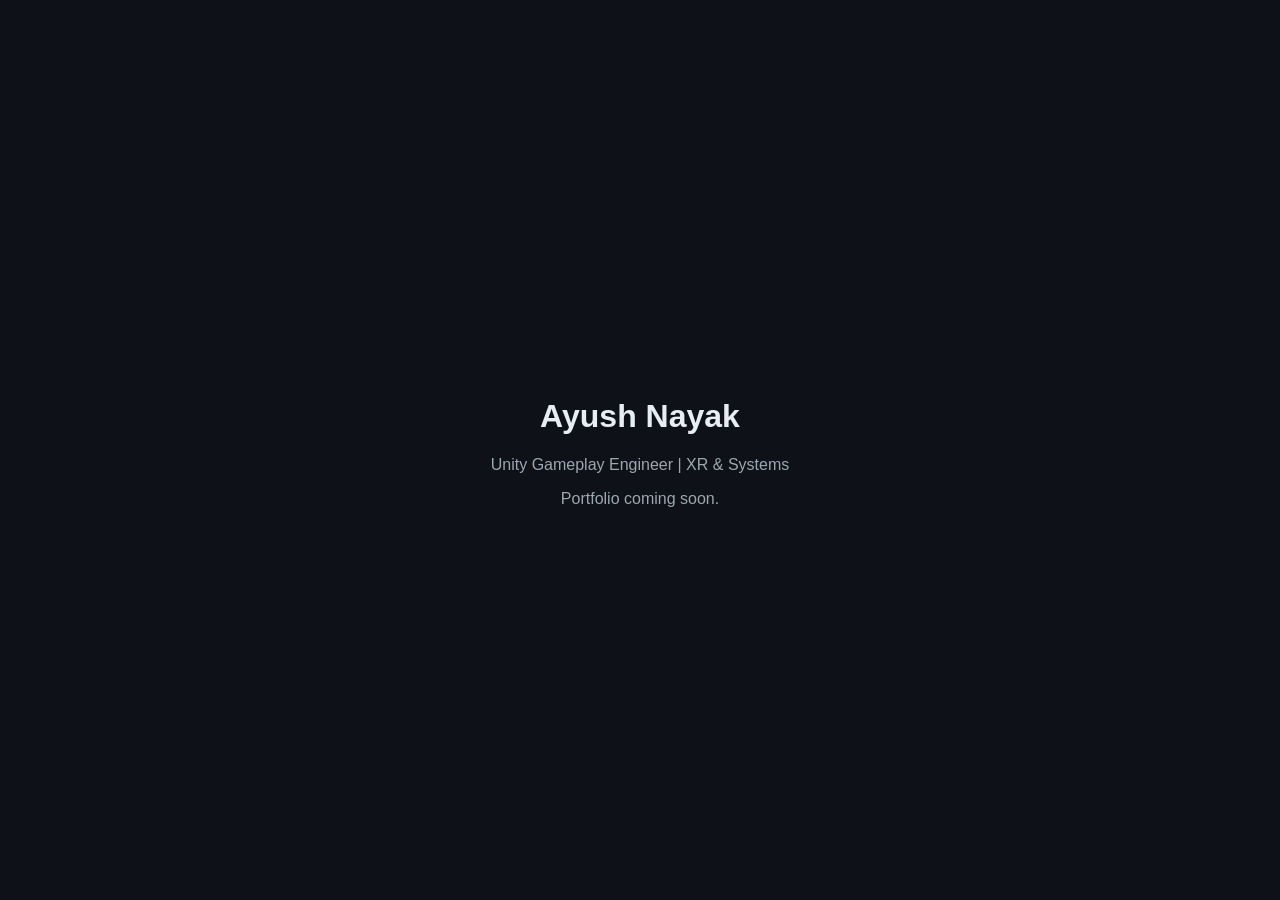
==== index.html @ 33e84239 "Add initial HTML structure for personal portfolio Initial portfolio setup" ====
<!DOCTYPE html>
<html lang="en">
<head>
  <meta charset="UTF-8" />
  <meta name="viewport" content="width=device-width, initial-scale=1.0"/>
  <title>Ayush Nayak – Unity Gameplay Engineer</title>
  <style>
    body {
      margin: 0;
      font-family: Arial, Helvetica, sans-serif;
      background: #0e1117;
      color: #e6edf3;
      display: flex;
      align-items: center;
      justify-content: center;
      height: 100vh;
    }
    .container {
      text-align: center;
    }
    p {
      color: #9da7b1;
    }
  </style>
</head>
<body>
  <div class="container">
    <h1>Ayush Nayak</h1>
    <p>Unity Gameplay Engineer | XR & Systems</p>
    <p>Portfolio coming soon.</p>
  </div>
</body>
</html>
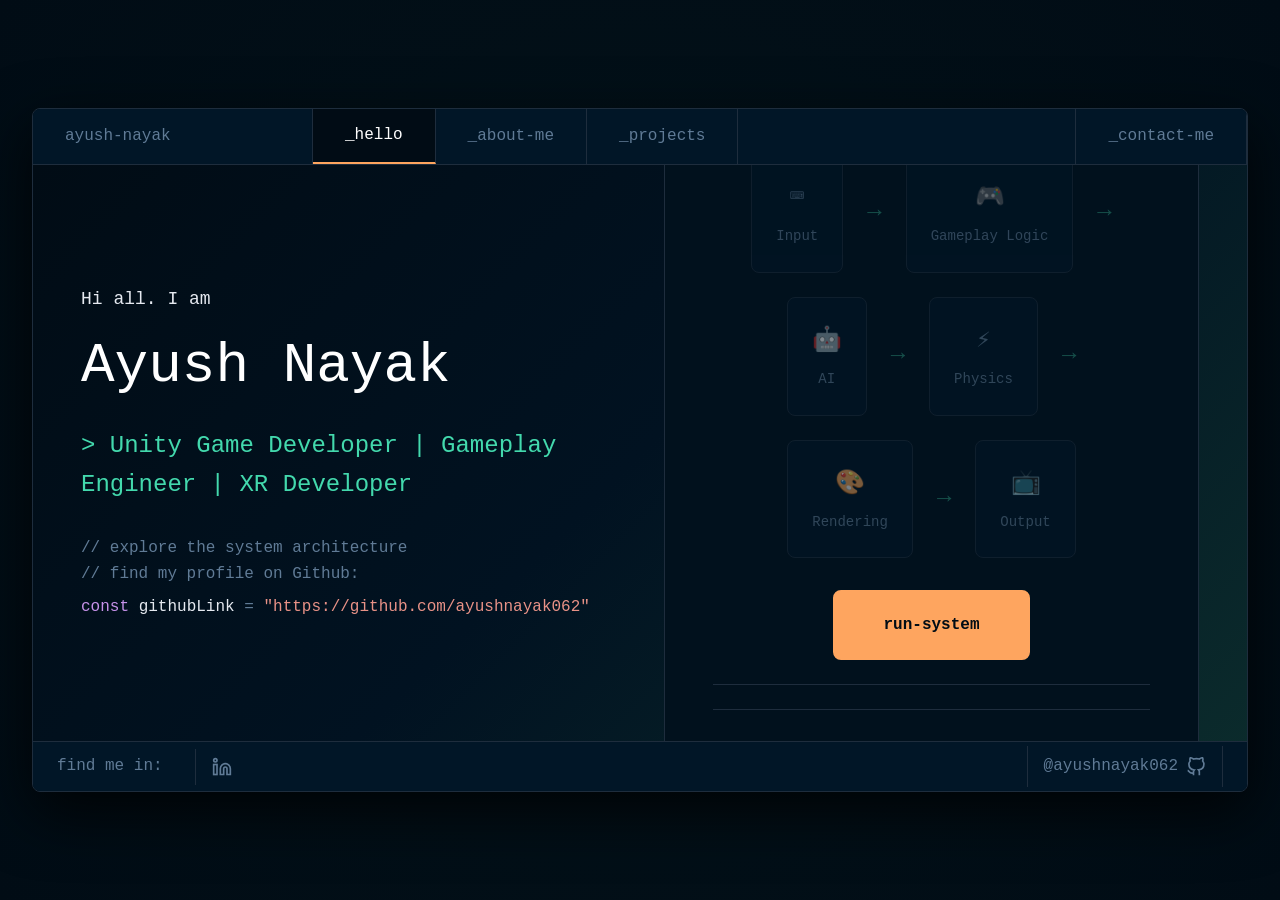
==== commit 53e068ae: "Initial portfolio website with VS Code theme Add complete portfolio structure with homepage, about, " ====
--- a/index.html
+++ b/index.html
@@ -1,33 +1,138 @@
 <!DOCTYPE html>
 <html lang="en">
 <head>
-  <meta charset="UTF-8" />
-  <meta name="viewport" content="width=device-width, initial-scale=1.0"/>
-  <title>Ayush Nayak – Unity Gameplay Engineer</title>
-  <style>
-    body {
-      margin: 0;
-      font-family: Arial, Helvetica, sans-serif;
-      background: #0e1117;
-      color: #e6edf3;
-      display: flex;
-      align-items: center;
-      justify-content: center;
-      height: 100vh;
-    }
-    .container {
-      text-align: center;
-    }
-    p {
-      color: #9da7b1;
-    }
-  </style>
+    <meta charset="UTF-8">
+    <meta name="viewport" content="width=device-width, initial-scale=1.0">
+    <title>Ayush Nayak - Unity Game Developer</title>
+    <link rel="stylesheet" href="css/variables.css">
+    <link rel="stylesheet" href="css/base.css">
+    <link rel="stylesheet" href="css/layout.css">
+    <link rel="stylesheet" href="css/terminal.css">
+    <link rel="stylesheet" href="css/responsive.css">
 </head>
 <body>
-  <div class="container">
-    <h1>Ayush Nayak</h1>
-    <p>Unity Gameplay Engineer | XR & Systems</p>
-    <p>Portfolio coming soon.</p>
-  </div>
+    <!-- Wrapped in viewport container for centered 16:9 app window -->
+    <div class="viewport">
+        <div class="app-window">
+            <!-- Navigation -->
+            <nav class="main-nav">
+                <div class="nav-left">
+                    <span class="nav-name">ayush-nayak</span>
+                    <a href="index.html" class="nav-link active">_hello</a>
+                    <a href="pages/about.html" class="nav-link">_about-me</a>
+                    <a href="pages/projects.html" class="nav-link">_projects</a>
+                </div>
+                <div class="nav-right">
+                    <a href="pages/contact.html" class="nav-link">_contact-me</a>
+                </div>
+            </nav>
+
+            <!-- Main Content -->
+            <main class="hero-container">
+                <div class="hero-content">
+                    <div class="intro-section">
+                        <p class="intro-greeting">Hi all. I am</p>
+                        <h1 class="hero-title">Ayush Nayak</h1>
+                        <p class="hero-subtitle"><span class="accent">&gt;</span> Unity Game Developer | Gameplay Engineer | XR Developer</p>
+                        
+                        <div class="code-block">
+                            <p class="comment">// explore the system architecture</p>
+                            <p class="comment">// find my profile on Github:</p>
+                            <p class="code-line">
+                                <span class="keyword">const</span> 
+                                <span class="variable">githubLink</span> = 
+                                <a href="https://github.com/ayushnayak062" target="_blank" class="string">"https://github.com/ayushnayak062"</a>
+                            </p>
+                        </div>
+                    </div>
+
+                    <!-- Updated system section with Run System button -->
+                    <div class="system-section">
+                        <div class="system-container">
+                            <div class="system-title">
+                                <span class="comment">// Gameplay System Architecture</span>
+                            </div>
+                            
+                            <div class="system-flow">
+                                <div class="system-node" data-step="0">
+                                    <div class="node-icon">⌨️</div>
+                                    <div class="node-label">Input</div>
+                                </div>
+                                
+                                <div class="flow-arrow">→</div>
+                                
+                                <div class="system-node" data-step="1">
+                                    <div class="node-icon">🎮</div>
+                                    <div class="node-label">Gameplay Logic</div>
+                                </div>
+                                
+                                <div class="flow-arrow">→</div>
+                                
+                                <div class="system-node" data-step="2">
+                                    <div class="node-icon">🤖</div>
+                                    <div class="node-label">AI</div>
+                                </div>
+                                
+                                <div class="flow-arrow">→</div>
+                                
+                                <div class="system-node" data-step="3">
+                                    <div class="node-icon">⚡</div>
+                                    <div class="node-label">Physics</div>
+                                </div>
+                                
+                                <div class="flow-arrow">→</div>
+                                
+                                <div class="system-node" data-step="4">
+                                    <div class="node-icon">🎨</div>
+                                    <div class="node-label">Rendering</div>
+                                </div>
+                                
+                                <div class="flow-arrow">→</div>
+                                
+                                <div class="system-node" data-step="5">
+                                    <div class="node-icon">📺</div>
+                                    <div class="node-label">Output</div>
+                                </div>
+                            </div>
+                            
+                            <div class="system-controls">
+                                <button id="runSystemBtn" class="run-system-btn">run-system</button>
+                            </div>
+                            
+                            <div class="system-info">
+                                <p class="comment">// Unity Engine Pipeline</p>
+                                <p class="comment">// Frame Rate: 60 FPS</p>
+                            </div>
+                        </div>
+                    </div>
+                </div>
+            </main>
+
+            <!-- Footer -->
+            <footer class="main-footer">
+                <div class="footer-left">
+                    <span class="footer-text">find me in:</span>
+                    <a href="https://linkedin.com/in/ayushnayak062" target="_blank" class="footer-icon" aria-label="LinkedIn">
+                        <svg width="20" height="20" viewBox="0 0 24 24" fill="none" stroke="currentColor" stroke-width="2">
+                            <path d="M16 8a6 6 0 0 1 6 6v7h-4v-7a2 2 0 0 0-2-2 2 2 0 0 0-2 2v7h-4v-7a6 6 0 0 1 6-6z"></path>
+                            <rect x="2" y="9" width="4" height="12"></rect>
+                            <circle cx="4" cy="4" r="2"></circle>
+                        </svg>
+                    </a>
+                </div>
+                <div class="footer-right">
+                    <a href="https://github.com/ayushnayak062" target="_blank" class="footer-github">
+                        <span>@ayushnayak062</span>
+                        <svg width="20" height="20" viewBox="0 0 24 24" fill="none" stroke="currentColor" stroke-width="2">
+                            <path d="M9 19c-5 1.5-5-2.5-7-3m14 6v-3.87a3.37 3.37 0 0 0-.94-2.61c3.14-.35 6.44-1.54 6.44-7A5.44 5.44 0 0 0 20 4.77 5.07 5.07 0 0 0 19.91 1S18.73.65 16 2.48a13.38 13.38 0 0 0-7 0C6.27.65 5.09 1 5.09 1A5.07 5.07 0 0 0 5 4.77a5.44 5.44 0 0 0-1.5 3.78c0 5.42 3.3 6.61 6.44 7A3.37 3.37 0 0 0 9 18.13V22"></path>
+                        </svg>
+                    </a>
+                </div>
+            </footer>
+        </div>
+    </div>
+
+    <script src="js/navigation.js"></script>
+    <script src="js/terminal.js"></script>
 </body>
 </html>
--- a/css/variables.css
+++ b/css/variables.css
@@ -0,0 +1,54 @@
+/* CSS Variables for consistent theming */
+:root {
+  /* Colors - Dark VS Code theme */
+  --bg-primary: #010c15;
+  --bg-secondary: #011221;
+  --bg-tertiary: #011627;
+  --bg-code: #01111d;
+
+  /* Borders and Lines */
+  --border-color: #1e2d3d;
+  --border-active: #fea55f;
+
+  /* Text Colors */
+  --text-primary: #607b96;
+  --text-secondary: #e5e9f0;
+  --text-white: #ffffff;
+  --text-comment: #607b96;
+
+  /* Syntax Highlighting */
+  --color-keyword: #c792ea;
+  --color-function: #82aaff;
+  --color-string: #e99287;
+  --color-variable: #e5e9f0;
+  --color-number: #f78c6c;
+  --color-class: #ffcb6b;
+  --color-property: #4ec9b0;
+
+  /* Accent Colors */
+  --accent-orange: #fea55f;
+  --accent-cyan: #43d9ad;
+  --accent-purple: #c98bdf;
+  --accent-blue: #4d5bce;
+
+  /* Gradient Background */
+  --gradient-teal: #43d9ad;
+  --gradient-blue: #4d5bce;
+
+  /* Fonts */
+  --font-mono: "Fira Code", "Consolas", "Monaco", "Courier New", monospace;
+
+  /* Spacing */
+  --spacing-xs: 0.5rem;
+  --spacing-sm: 1rem;
+  --spacing-md: 1.5rem;
+  --spacing-lg: 2rem;
+  --spacing-xl: 3rem;
+
+  /* Border Radius */
+  --radius-sm: 0.5rem;
+  --radius-md: 0.75rem;
+
+  /* Transitions */
+  --transition: all 0.3s ease;
+}
--- a/css/base.css
+++ b/css/base.css
@@ -0,0 +1,134 @@
+/* Base styles and resets */
+* {
+  margin: 0;
+  padding: 0;
+  box-sizing: border-box;
+}
+
+html {
+  font-size: 16px;
+}
+
+body {
+  font-family: var(--font-mono);
+  background: var(--bg-primary);
+  color: var(--text-primary);
+  line-height: 1.6;
+  min-height: 100vh;
+  /* Removed flex properties, now handled by viewport container */
+}
+
+/* Added viewport backdrop container for centered app window */
+.viewport {
+  min-height: 100vh;
+  background: radial-gradient(
+    circle at center,
+    rgba(67, 217, 173, 0.03) 0%,
+    var(--bg-primary) 100%
+  );
+  display: flex;
+  align-items: center;
+  justify-content: center;
+  padding: 2rem;
+}
+
+/* Typography */
+h1,
+h2,
+h3,
+h4,
+h5,
+h6 {
+  color: var(--text-white);
+  font-weight: 400;
+}
+
+a {
+  color: var(--text-primary);
+  text-decoration: none;
+  transition: var(--transition);
+}
+
+a:hover {
+  color: var(--text-white);
+}
+
+button {
+  font-family: var(--font-mono);
+  cursor: pointer;
+  border: none;
+  background: none;
+  transition: var(--transition);
+}
+
+input,
+textarea {
+  font-family: var(--font-mono);
+  background: var(--bg-code);
+  border: 1px solid var(--border-color);
+  color: var(--text-secondary);
+  padding: var(--spacing-xs) var(--spacing-sm);
+  border-radius: var(--radius-sm);
+  width: 100%;
+}
+
+input:focus,
+textarea:focus {
+  outline: none;
+  border-color: var(--accent-cyan);
+}
+
+/* Code styling */
+code {
+  font-family: var(--font-mono);
+}
+
+.keyword {
+  color: var(--color-keyword);
+}
+.function {
+  color: var(--color-function);
+}
+.string {
+  color: var(--color-string);
+}
+.variable {
+  color: var(--color-variable);
+}
+.number {
+  color: var(--color-number);
+}
+.class-name {
+  color: var(--color-class);
+}
+.property {
+  color: var(--color-property);
+}
+.method {
+  color: var(--color-function);
+}
+.comment {
+  color: var(--text-comment);
+}
+.accent {
+  color: var(--accent-cyan);
+}
+
+/* Scrollbar styling */
+::-webkit-scrollbar {
+  width: 10px;
+  height: 10px;
+}
+
+::-webkit-scrollbar-track {
+  background: var(--bg-secondary);
+}
+
+::-webkit-scrollbar-thumb {
+  background: var(--border-color);
+  border-radius: var(--radius-sm);
+}
+
+::-webkit-scrollbar-thumb:hover {
+  background: var(--text-primary);
+}
--- a/css/layout.css
+++ b/css/layout.css
@@ -0,0 +1,609 @@
+/* Added app window container for terminal feel */
+.app-window {
+  width: 100%;
+  max-width: 1800px;
+  aspect-ratio: 16 / 9;
+  max-height: 95vh;
+  border: 1px solid var(--border-color);
+  border-radius: 8px;
+  overflow: hidden;
+  box-shadow: 0 20px 60px rgba(0, 0, 0, 0.8);
+  background: var(--bg-primary);
+  display: flex;
+  flex-direction: column;
+}
+
+/* Navigation */
+.main-nav {
+  display: flex;
+  justify-content: space-between;
+  align-items: stretch;
+  background: var(--bg-tertiary);
+  border-bottom: 1px solid var(--border-color);
+  height: 56px;
+}
+
+/* Nav links next to name on left side */
+.nav-left {
+  display: flex;
+  align-items: stretch;
+}
+
+/* Made nav-name width static and global */
+.nav-name {
+  color: var(--text-primary);
+  font-size: 1rem;
+  padding: 0 var(--spacing-lg);
+  border-right: 1px solid var(--border-color);
+  display: flex;
+  align-items: center;
+  width: 280px;
+  box-sizing: border-box;
+  flex-shrink: 0;
+}
+
+/* Contact tab on far right */
+.nav-right {
+  display: flex;
+  align-items: stretch;
+  border-left: 1px solid var(--border-color);
+}
+
+/* Made nav-link width static to prevent shifting */
+.nav-link {
+  padding: 0 2rem;
+  color: var(--text-primary);
+  position: relative;
+  display: flex;
+  align-items: center;
+  border-right: 1px solid var(--border-color);
+  min-width: 120px;
+  justify-content: center;
+  flex-shrink: 0;
+}
+
+.nav-link:hover {
+  color: var(--text-white);
+  background: var(--bg-secondary);
+}
+
+.nav-link.active {
+  color: var(--text-white);
+  border-bottom: 2px solid var(--border-active);
+  background: var(--bg-primary);
+}
+
+/* Main containers */
+main {
+  flex: 1;
+  display: flex;
+  overflow: hidden;
+}
+
+/* Footer */
+.main-footer {
+  display: flex;
+  justify-content: space-between;
+  align-items: center;
+  background: var(--bg-tertiary);
+  border-top: 1px solid var(--border-color);
+  height: 50px;
+  padding: 0 var(--spacing-md);
+}
+
+.footer-left {
+  display: flex;
+  align-items: center;
+  gap: var(--spacing-sm);
+}
+
+.footer-text {
+  color: var(--text-primary);
+  margin-right: var(--spacing-sm);
+}
+
+.footer-icon,
+.footer-github {
+  display: flex;
+  align-items: center;
+  gap: var(--spacing-xs);
+  padding: var(--spacing-xs) var(--spacing-sm);
+  border-left: 1px solid var(--border-color);
+  color: var(--text-primary);
+}
+
+.footer-icon:hover,
+.footer-github:hover {
+  color: var(--text-white);
+}
+
+.footer-github {
+  border-right: 1px solid var(--border-color);
+}
+
+/* Hero Page */
+.hero-container {
+  display: flex;
+  align-items: center;
+  justify-content: center;
+  background: linear-gradient(135deg, var(--bg-primary) 0%, var(--bg-secondary) 50%, rgba(67, 217, 173, 0.15) 100%);
+  padding: var(--spacing-xl);
+  overflow-y: auto;
+}
+
+.hero-content {
+  display: flex;
+  gap: var(--spacing-xl);
+  max-width: 1200px;
+  width: 100%;
+  align-items: center;
+}
+
+.intro-section {
+  flex: 1;
+}
+
+.intro-greeting {
+  color: var(--text-secondary);
+  font-size: 1.125rem;
+  margin-bottom: var(--spacing-xs);
+}
+
+.hero-title {
+  font-size: 3.5rem;
+  color: var(--text-white);
+  margin-bottom: var(--spacing-sm);
+}
+
+.hero-subtitle {
+  font-size: 1.5rem;
+  color: var(--accent-cyan);
+  margin-bottom: var(--spacing-lg);
+}
+
+.code-block {
+  margin-top: var(--spacing-lg);
+}
+
+.code-line {
+  margin-top: var(--spacing-xs);
+}
+
+/* About Page */
+.about-container {
+  display: flex;
+  width: 100%;
+}
+
+.sidebar {
+  width: 280px;
+  background: var(--bg-tertiary);
+  border-right: 1px solid var(--border-color);
+  overflow-y: auto;
+}
+
+.sidebar-section {
+  border-bottom: 1px solid var(--border-color);
+}
+
+.section-toggle {
+  width: 100%;
+  padding: var(--spacing-sm);
+  display: flex;
+  align-items: center;
+  gap: var(--spacing-xs);
+  color: var(--text-white);
+  text-align: left;
+  background: var(--bg-tertiary);
+}
+
+.section-toggle:hover {
+  background: var(--bg-secondary);
+}
+
+.toggle-icon {
+  font-size: 0.75rem;
+}
+
+.section-content {
+  display: none;
+  padding: var(--spacing-sm);
+}
+
+.section-content.active {
+  display: block;
+}
+
+.folder-item {
+  display: flex;
+  align-items: center;
+  gap: var(--spacing-xs);
+  padding: var(--spacing-xs);
+}
+
+.file-link {
+  color: var(--text-primary);
+  background: none;
+  border: none;
+  padding: 0;
+  text-align: left;
+}
+
+.file-link:hover,
+.file-link.active {
+  color: var(--text-white);
+}
+
+.contact-item {
+  display: flex;
+  align-items: center;
+  gap: var(--spacing-xs);
+  padding: var(--spacing-xs);
+  font-size: 0.875rem;
+}
+
+/* Editor Panel */
+.editor-panel {
+  flex: 1;
+  background: var(--bg-secondary);
+  border-right: 1px solid var(--border-color);
+  display: flex;
+  flex-direction: column;
+}
+
+.tab-bar {
+  display: flex;
+  border-bottom: 1px solid var(--border-color);
+  background: var(--bg-tertiary);
+}
+
+.tab {
+  display: flex;
+  align-items: center;
+  gap: var(--spacing-md);
+  padding: var(--spacing-sm) var(--spacing-md);
+  border-right: 1px solid var(--border-color);
+  color: var(--text-primary);
+}
+
+.tab.active {
+  color: var(--text-white);
+}
+
+.tab-close {
+  color: var(--text-primary);
+  font-size: 1.25rem;
+  padding: 0;
+}
+
+.tab-close:hover {
+  color: var(--text-white);
+}
+
+.editor-content {
+  display: flex;
+  flex: 1;
+  overflow: auto;
+}
+
+.line-numbers {
+  padding: var(--spacing-md) var(--spacing-sm);
+  text-align: right;
+  color: var(--text-comment);
+  background: var(--bg-code);
+  border-right: 1px solid var(--border-color);
+  user-select: none;
+  min-width: 50px;
+}
+
+.line-numbers span {
+  display: block;
+  line-height: 1.5rem;
+}
+
+.code-editor {
+  flex: 1;
+  padding: var(--spacing-md);
+  overflow: auto;
+}
+
+.code-editor pre {
+  margin: 0;
+  color: var(--text-comment);
+  line-height: 1.5rem;
+}
+
+/* Snippets Panel */
+.snippets-panel {
+  width: 450px;
+  background: var(--bg-secondary);
+  padding: var(--spacing-md);
+  overflow-y: auto;
+}
+
+.snippets-header {
+  margin-bottom: var(--spacing-md);
+}
+
+.snippet-card {
+  background: var(--bg-code);
+  border: 1px solid var(--border-color);
+  border-radius: var(--radius-md);
+  padding: var(--spacing-md);
+  margin-bottom: var(--spacing-md);
+}
+
+.snippet-header {
+  display: flex;
+  align-items: center;
+  gap: var(--spacing-sm);
+  margin-bottom: var(--spacing-md);
+}
+
+.user-avatar {
+  width: 40px;
+  height: 40px;
+  border-radius: 50%;
+}
+
+.snippet-info {
+  flex: 1;
+}
+
+.username {
+  color: var(--accent-cyan);
+  display: block;
+  font-size: 0.875rem;
+}
+
+.snippet-date {
+  color: var(--text-primary);
+  font-size: 0.75rem;
+}
+
+.snippet-stats {
+  display: flex;
+  gap: var(--spacing-sm);
+  font-size: 0.75rem;
+}
+
+.snippet-code {
+  background: var(--bg-primary);
+  padding: var(--spacing-sm);
+  border-radius: var(--radius-sm);
+  overflow-x: auto;
+}
+
+.snippet-code pre {
+  margin: 0;
+  font-size: 0.875rem;
+}
+
+/* Projects Page */
+.projects-container {
+  display: flex;
+  width: 100%;
+}
+
+.projects-content {
+  flex: 1;
+  padding: var(--spacing-lg);
+  overflow-y: auto;
+}
+
+.filter-tags {
+  display: flex;
+  gap: var(--spacing-sm);
+  margin-bottom: var(--spacing-lg);
+}
+
+.active-filter {
+  display: flex;
+  align-items: center;
+  gap: var(--spacing-xs);
+  padding: var(--spacing-xs) var(--spacing-sm);
+  background: var(--bg-code);
+  border: 1px solid var(--border-color);
+  border-radius: var(--radius-sm);
+  color: var(--text-secondary);
+}
+
+.remove-filter {
+  color: var(--text-primary);
+  font-size: 1.25rem;
+  padding: 0 var(--spacing-xs);
+}
+
+.remove-filter:hover {
+  color: var(--text-white);
+}
+
+.filter-item {
+  display: flex;
+  align-items: center;
+  gap: var(--spacing-sm);
+  padding: var(--spacing-xs);
+  cursor: pointer;
+}
+
+.filter-item:hover {
+  color: var(--text-white);
+}
+
+.filter-item input[type="checkbox"] {
+  width: auto;
+  cursor: pointer;
+}
+
+.tech-icon {
+  font-size: 1.25rem;
+}
+
+.projects-grid {
+  display: grid;
+  grid-template-columns: repeat(auto-fill, minmax(300px, 1fr));
+  gap: var(--spacing-lg);
+}
+
+.project-card {
+  background: var(--bg-code);
+  border: 1px solid var(--border-color);
+  border-radius: var(--radius-md);
+  overflow: hidden;
+  transition: var(--transition);
+}
+
+.project-card:hover {
+  border-color: var(--text-primary);
+  transform: translateY(-4px);
+}
+
+.project-header {
+  padding: var(--spacing-sm) var(--spacing-md);
+  display: flex;
+  justify-content: space-between;
+  align-items: center;
+}
+
+.project-number {
+  color: var(--accent-purple);
+  font-weight: bold;
+}
+
+.project-subtitle {
+  color: var(--text-primary);
+  font-size: 0.875rem;
+}
+
+.project-image {
+  position: relative;
+  width: 100%;
+  height: 200px;
+  overflow: hidden;
+}
+
+.project-image img {
+  width: 100%;
+  height: 100%;
+  object-fit: cover;
+}
+
+.settings-btn {
+  position: absolute;
+  top: var(--spacing-sm);
+  right: var(--spacing-sm);
+  background: var(--bg-code);
+  border: 1px solid var(--border-color);
+  padding: var(--spacing-xs);
+  border-radius: var(--radius-sm);
+  font-size: 1.25rem;
+}
+
+.project-info {
+  padding: var(--spacing-md);
+}
+
+.project-description {
+  color: var(--text-primary);
+  font-size: 0.875rem;
+  margin-bottom: var(--spacing-md);
+  line-height: 1.5;
+}
+
+.view-project-btn {
+  background: var(--bg-tertiary);
+  color: var(--text-secondary);
+  padding: var(--spacing-xs) var(--spacing-md);
+  border: 1px solid var(--border-color);
+  border-radius: var(--radius-sm);
+}
+
+.view-project-btn:hover {
+  background: var(--accent-orange);
+  color: var(--bg-primary);
+  border-color: var(--accent-orange);
+}
+
+/* Contact Page */
+.contact-container {
+  display: flex;
+  width: 100%;
+}
+
+.form-panel {
+  flex: 1;
+  background: var(--bg-secondary);
+  border-right: 1px solid var(--border-color);
+  display: flex;
+  flex-direction: column;
+}
+
+.contact-form {
+  padding: var(--spacing-xl);
+}
+
+.form-group {
+  margin-bottom: var(--spacing-lg);
+}
+
+.form-group label {
+  display: block;
+  color: var(--text-primary);
+  margin-bottom: var(--spacing-xs);
+}
+
+textarea {
+  resize: vertical;
+  min-height: 150px;
+}
+
+.submit-btn {
+  background: var(--bg-code);
+  color: var(--text-secondary);
+  padding: var(--spacing-sm) var(--spacing-md);
+  border: 1px solid var(--border-color);
+  border-radius: var(--radius-sm);
+}
+
+.submit-btn:hover {
+  background: var(--accent-orange);
+  color: var(--bg-primary);
+  border-color: var(--accent-orange);
+}
+
+.code-preview-panel {
+  width: 500px;
+  background: var(--bg-secondary);
+  padding: var(--spacing-md);
+  display: flex;
+  gap: var(--spacing-sm);
+}
+
+.code-display {
+  flex: 1;
+  background: var(--bg-code);
+  padding: var(--spacing-md);
+  border-radius: var(--radius-sm);
+  overflow-x: auto;
+}
+
+.code-display pre {
+  margin: 0;
+  font-size: 0.875rem;
+}
+
+.social-link {
+  display: flex;
+  align-items: center;
+  gap: var(--spacing-xs);
+  padding: var(--spacing-xs);
+  color: var(--text-primary);
+}
+
+.social-link:hover {
+  color: var(--text-white);
+}
+
+.external-icon {
+  font-size: 1rem;
+}
--- a/css/terminal.css
+++ b/css/terminal.css
@@ -0,0 +1,140 @@
+/* Replaced game styles with system architecture diagram styles */
+.system-section {
+  flex: 1;
+  display: flex;
+  justify-content: center;
+  align-items: center;
+}
+
+.system-container {
+  background: var(--bg-code);
+  border: 1px solid var(--border-color);
+  border-radius: var(--radius-md);
+  padding: var(--spacing-xl);
+  max-width: 600px;
+}
+
+.system-title {
+  margin-bottom: var(--spacing-lg);
+  text-align: center;
+}
+
+.system-flow {
+  display: flex;
+  flex-wrap: wrap;
+  align-items: center;
+  justify-content: center;
+  gap: var(--spacing-md);
+  margin-bottom: var(--spacing-lg);
+}
+
+.system-node {
+  display: flex;
+  flex-direction: column;
+  align-items: center;
+  gap: var(--spacing-xs);
+  padding: var(--spacing-md);
+  background: var(--bg-tertiary);
+  border: 1px solid var(--border-color);
+  border-radius: var(--radius-sm);
+  min-width: 80px;
+  transition: all 0.4s ease;
+  opacity: 0.5;
+}
+
+/* Active state for system flow visualization */
+.system-node.active {
+  opacity: 1;
+  border-color: var(--accent-cyan);
+  box-shadow: 0 0 20px rgba(67, 217, 173, 0.4);
+  transform: scale(1.05);
+}
+
+.node-icon {
+  font-size: 1.5rem;
+}
+
+.node-label {
+  color: var(--text-primary);
+  font-size: 0.875rem;
+  text-align: center;
+}
+
+.flow-arrow {
+  color: var(--accent-cyan);
+  font-size: 1.5rem;
+  font-weight: bold;
+  opacity: 0.3;
+  transition: all 0.4s ease;
+}
+
+.flow-arrow.active {
+  opacity: 1;
+}
+
+/* Added controls section with run button */
+.system-controls {
+  text-align: center;
+  margin-bottom: var(--spacing-md);
+  padding-bottom: var(--spacing-md);
+  border-bottom: 1px solid var(--border-color);
+}
+
+/* Enhanced button styling with larger size and hover states */
+.run-system-btn {
+  background: var(--accent-orange);
+  color: var(--bg-primary);
+  padding: var(--spacing-md) var(--spacing-xl);
+  border: 2px solid var(--accent-orange);
+  border-radius: var(--radius-sm);
+  font-weight: bold;
+  font-size: 1rem;
+  cursor: pointer;
+  transition: all 0.3s ease;
+  text-transform: lowercase;
+}
+
+.run-system-btn:hover {
+  background: transparent;
+  color: var(--accent-orange);
+  transform: translateY(-2px);
+  box-shadow: 0 6px 20px rgba(254, 165, 95, 0.4);
+}
+
+.run-system-btn:active {
+  transform: translateY(0);
+  box-shadow: 0 2px 8px rgba(254, 165, 95, 0.4);
+}
+
+.run-system-btn:disabled {
+  opacity: 0.5;
+  cursor: not-allowed;
+  transform: none;
+}
+
+.system-info {
+  text-align: center;
+  padding-top: var(--spacing-md);
+  border-top: 1px solid var(--border-color);
+}
+
+.system-info .comment {
+  margin: var(--spacing-xs) 0;
+}
+
+/* Typing animation */
+@keyframes blink {
+  0%,
+  50% {
+    opacity: 1;
+  }
+  51%,
+  100% {
+    opacity: 0;
+  }
+}
+
+.typing-cursor::after {
+  content: "|";
+  animation: blink 1s infinite;
+}
--- a/css/responsive.css
+++ b/css/responsive.css
@@ -0,0 +1,124 @@
+/* Updated responsive behavior for global app window system */
+@media (max-width: 1024px) {
+  /* Allow viewport to adapt on smaller screens */
+  .viewport {
+    padding: 1rem;
+  }
+
+  .app-window {
+    aspect-ratio: auto;
+    max-height: none;
+    min-height: 100vh;
+  }
+
+  .hero-content {
+    flex-direction: column;
+  }
+
+  .system-section {
+    width: 100%;
+  }
+
+  .about-container,
+  .projects-container,
+  .contact-container {
+    flex-direction: column;
+  }
+
+  .sidebar {
+    width: 100%;
+    border-right: none;
+    border-bottom: 1px solid var(--border-color);
+  }
+
+  .snippets-panel,
+  .code-preview-panel {
+    width: 100%;
+    border-left: none;
+    border-top: 1px solid var(--border-color);
+  }
+
+  .projects-grid {
+    grid-template-columns: repeat(auto-fill, minmax(250px, 1fr));
+  }
+
+  /* Reset nav-name width on smaller screens */
+  .nav-name {
+    width: auto;
+  }
+}
+
+@media (max-width: 768px) {
+  /* Mobile uses full width */
+  .viewport {
+    padding: 0;
+  }
+
+  .app-window {
+    border-radius: 0;
+    border-left: none;
+    border-right: none;
+  }
+
+  .nav-link {
+    font-size: 0.875rem;
+    padding: 0 1rem;
+  }
+
+  .hero-title {
+    font-size: 2rem;
+  }
+
+  .hero-subtitle {
+    font-size: 1rem;
+  }
+
+  .hero-container {
+    padding: var(--spacing-md);
+  }
+
+  .projects-grid {
+    grid-template-columns: 1fr;
+  }
+
+  .footer-left,
+  .footer-right {
+    font-size: 0.875rem;
+  }
+
+  .footer-text {
+    display: none;
+  }
+
+  .system-flow {
+    gap: var(--spacing-sm);
+  }
+
+  .system-node {
+    min-width: 60px;
+    padding: var(--spacing-sm);
+  }
+}
+
+@media (max-width: 480px) {
+  .main-nav {
+    height: auto;
+  }
+
+  .nav-left {
+    flex-wrap: wrap;
+  }
+
+  .nav-link {
+    padding: var(--spacing-sm) var(--spacing-md);
+    font-size: 0.75rem;
+  }
+
+  .hero-title {
+    font-size: 1.5rem;
+  }
+
+  .system-container {
+    padding: var(--spacing-md);
+  }
+}
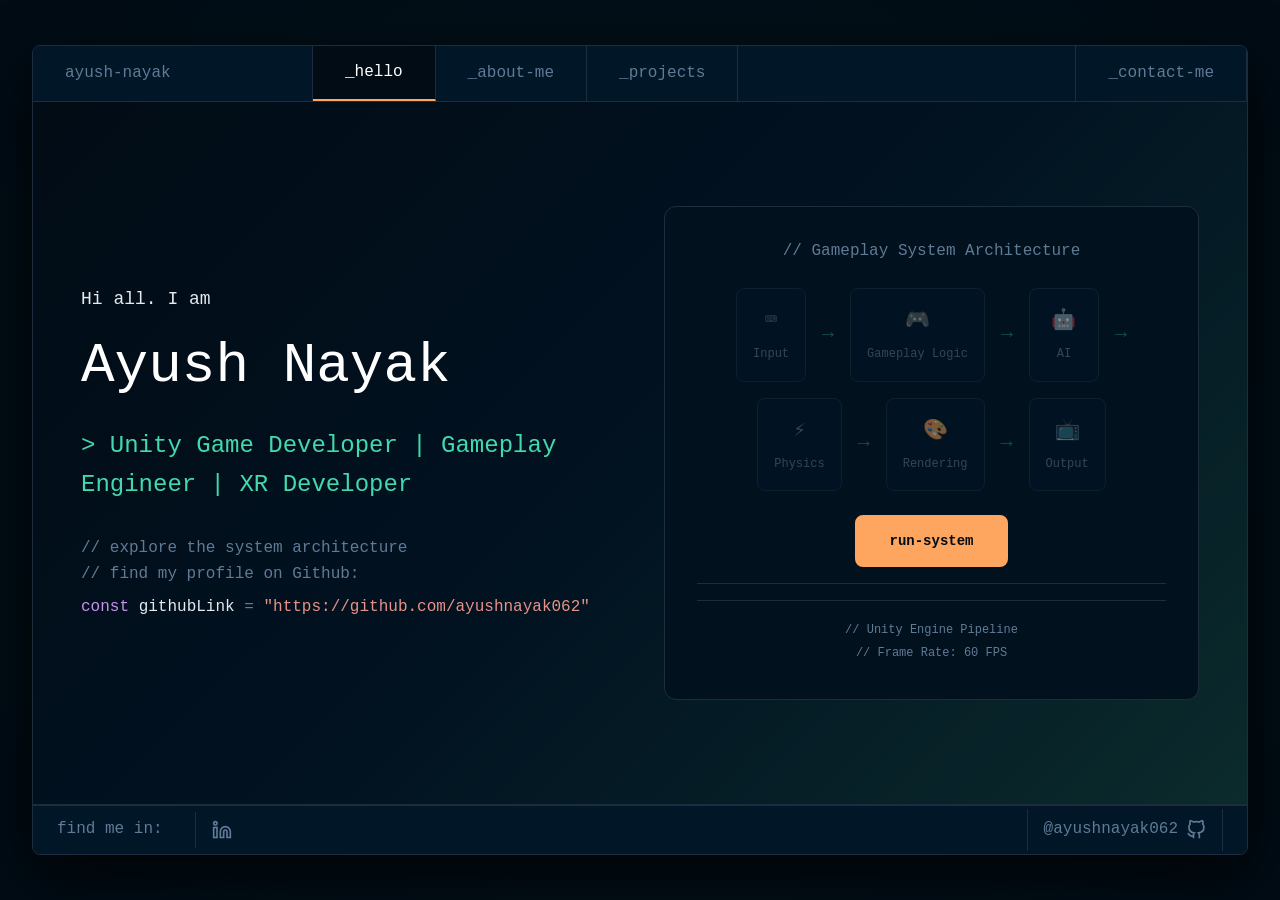
==== commit 066f2009: "Refine layout and system UI for improved responsiveness Adjusted .app-window sizing for better viewp" ====
--- a/index.html
+++ b/index.html
@@ -1,138 +1,175 @@
 <!DOCTYPE html>
 <html lang="en">
-<head>
-    <meta charset="UTF-8">
-    <meta name="viewport" content="width=device-width, initial-scale=1.0">
+  <head>
+    <meta charset="UTF-8" />
+    <meta name="viewport" content="width=device-width, initial-scale=1.0" />
     <title>Ayush Nayak - Unity Game Developer</title>
-    <link rel="stylesheet" href="css/variables.css">
-    <link rel="stylesheet" href="css/base.css">
-    <link rel="stylesheet" href="css/layout.css">
-    <link rel="stylesheet" href="css/terminal.css">
-    <link rel="stylesheet" href="css/responsive.css">
-</head>
-<body>
+    <link rel="stylesheet" href="css/variables.css" />
+    <link rel="stylesheet" href="css/base.css" />
+    <link rel="stylesheet" href="css/layout.css" />
+    <link rel="stylesheet" href="css/terminal.css" />
+    <link rel="stylesheet" href="css/responsive.css" />
+  </head>
+  <body>
     <!-- Wrapped in viewport container for centered 16:9 app window -->
     <div class="viewport">
-        <div class="app-window">
-            <!-- Navigation -->
-            <nav class="main-nav">
-                <div class="nav-left">
-                    <span class="nav-name">ayush-nayak</span>
-                    <a href="index.html" class="nav-link active">_hello</a>
-                    <a href="pages/about.html" class="nav-link">_about-me</a>
-                    <a href="pages/projects.html" class="nav-link">_projects</a>
+      <div class="app-window">
+        <!-- Navigation -->
+        <nav class="main-nav">
+          <div class="nav-left">
+            <span class="nav-name">ayush-nayak</span>
+            <a href="index.html" class="nav-link active">_hello</a>
+            <a href="pages/about.html" class="nav-link">_about-me</a>
+            <a href="pages/projects.html" class="nav-link">_projects</a>
+          </div>
+          <div class="nav-right">
+            <a href="pages/contact.html" class="nav-link">_contact-me</a>
+          </div>
+        </nav>
+
+        <!-- Main Content -->
+        <main class="hero-container">
+          <div class="hero-content">
+            <div class="intro-section">
+              <p class="intro-greeting">Hi all. I am</p>
+              <h1 class="hero-title">Ayush Nayak</h1>
+              <p class="hero-subtitle">
+                <span class="accent">&gt;</span> Unity Game Developer | Gameplay
+                Engineer | XR Developer
+              </p>
+
+              <div class="code-block">
+                <p class="comment">// explore the system architecture</p>
+                <p class="comment">// find my profile on Github:</p>
+                <p class="code-line">
+                  <span class="keyword">const</span>
+                  <span class="variable">githubLink</span> =
+                  <a
+                    href="https://github.com/ayushnayak062"
+                    target="_blank"
+                    class="string"
+                    >"https://github.com/ayushnayak062"</a
+                  >
+                </p>
+              </div>
+            </div>
+
+            <!-- Updated system section with Run System button -->
+            <div class="system-section">
+              <div class="system-container">
+                <div class="system-title">
+                  <span class="comment">// Gameplay System Architecture</span>
                 </div>
-                <div class="nav-right">
-                    <a href="pages/contact.html" class="nav-link">_contact-me</a>
+
+                <div class="system-flow">
+                  <div class="system-node" data-step="0">
+                    <div class="node-icon">⌨️</div>
+                    <div class="node-label">Input</div>
+                  </div>
+
+                  <div class="flow-arrow">→</div>
+
+                  <div class="system-node" data-step="1">
+                    <div class="node-icon">🎮</div>
+                    <div class="node-label">Gameplay Logic</div>
+                  </div>
+
+                  <div class="flow-arrow">→</div>
+
+                  <div class="system-node" data-step="2">
+                    <div class="node-icon">🤖</div>
+                    <div class="node-label">AI</div>
+                  </div>
+
+                  <div class="flow-arrow">→</div>
+
+                  <div class="system-node" data-step="3">
+                    <div class="node-icon">⚡</div>
+                    <div class="node-label">Physics</div>
+                  </div>
+
+                  <div class="flow-arrow">→</div>
+
+                  <div class="system-node" data-step="4">
+                    <div class="node-icon">🎨</div>
+                    <div class="node-label">Rendering</div>
+                  </div>
+
+                  <div class="flow-arrow">→</div>
+
+                  <div class="system-node" data-step="5">
+                    <div class="node-icon">📺</div>
+                    <div class="node-label">Output</div>
+                  </div>
                 </div>
-            </nav>
 
-            <!-- Main Content -->
-            <main class="hero-container">
-                <div class="hero-content">
-                    <div class="intro-section">
-                        <p class="intro-greeting">Hi all. I am</p>
-                        <h1 class="hero-title">Ayush Nayak</h1>
-                        <p class="hero-subtitle"><span class="accent">&gt;</span> Unity Game Developer | Gameplay Engineer | XR Developer</p>
-                        
-                        <div class="code-block">
-                            <p class="comment">// explore the system architecture</p>
-                            <p class="comment">// find my profile on Github:</p>
-                            <p class="code-line">
-                                <span class="keyword">const</span> 
-                                <span class="variable">githubLink</span> = 
-                                <a href="https://github.com/ayushnayak062" target="_blank" class="string">"https://github.com/ayushnayak062"</a>
-                            </p>
-                        </div>
-                    </div>
+                <div class="system-controls">
+                  <button id="runSystemBtn" class="run-system-btn">
+                    run-system
+                  </button>
+                </div>
 
-                    <!-- Updated system section with Run System button -->
-                    <div class="system-section">
-                        <div class="system-container">
-                            <div class="system-title">
-                                <span class="comment">// Gameplay System Architecture</span>
-                            </div>
-                            
-                            <div class="system-flow">
-                                <div class="system-node" data-step="0">
-                                    <div class="node-icon">⌨️</div>
-                                    <div class="node-label">Input</div>
-                                </div>
-                                
-                                <div class="flow-arrow">→</div>
-                                
-                                <div class="system-node" data-step="1">
-                                    <div class="node-icon">🎮</div>
-                                    <div class="node-label">Gameplay Logic</div>
-                                </div>
-                                
-                                <div class="flow-arrow">→</div>
-                                
-                                <div class="system-node" data-step="2">
-                                    <div class="node-icon">🤖</div>
-                                    <div class="node-label">AI</div>
-                                </div>
-                                
-                                <div class="flow-arrow">→</div>
-                                
-                                <div class="system-node" data-step="3">
-                                    <div class="node-icon">⚡</div>
-                                    <div class="node-label">Physics</div>
-                                </div>
-                                
-                                <div class="flow-arrow">→</div>
-                                
-                                <div class="system-node" data-step="4">
-                                    <div class="node-icon">🎨</div>
-                                    <div class="node-label">Rendering</div>
-                                </div>
-                                
-                                <div class="flow-arrow">→</div>
-                                
-                                <div class="system-node" data-step="5">
-                                    <div class="node-icon">📺</div>
-                                    <div class="node-label">Output</div>
-                                </div>
-                            </div>
-                            
-                            <div class="system-controls">
-                                <button id="runSystemBtn" class="run-system-btn">run-system</button>
-                            </div>
-                            
-                            <div class="system-info">
-                                <p class="comment">// Unity Engine Pipeline</p>
-                                <p class="comment">// Frame Rate: 60 FPS</p>
-                            </div>
-                        </div>
-                    </div>
+                <div class="system-info">
+                  <p class="comment">// Unity Engine Pipeline</p>
+                  <p class="comment">// Frame Rate: 60 FPS</p>
                 </div>
-            </main>
+              </div>
+            </div>
+          </div>
+        </main>
 
-            <!-- Footer -->
-            <footer class="main-footer">
-                <div class="footer-left">
-                    <span class="footer-text">find me in:</span>
-                    <a href="https://linkedin.com/in/ayushnayak062" target="_blank" class="footer-icon" aria-label="LinkedIn">
-                        <svg width="20" height="20" viewBox="0 0 24 24" fill="none" stroke="currentColor" stroke-width="2">
-                            <path d="M16 8a6 6 0 0 1 6 6v7h-4v-7a2 2 0 0 0-2-2 2 2 0 0 0-2 2v7h-4v-7a6 6 0 0 1 6-6z"></path>
-                            <rect x="2" y="9" width="4" height="12"></rect>
-                            <circle cx="4" cy="4" r="2"></circle>
-                        </svg>
-                    </a>
-                </div>
-                <div class="footer-right">
-                    <a href="https://github.com/ayushnayak062" target="_blank" class="footer-github">
-                        <span>@ayushnayak062</span>
-                        <svg width="20" height="20" viewBox="0 0 24 24" fill="none" stroke="currentColor" stroke-width="2">
-                            <path d="M9 19c-5 1.5-5-2.5-7-3m14 6v-3.87a3.37 3.37 0 0 0-.94-2.61c3.14-.35 6.44-1.54 6.44-7A5.44 5.44 0 0 0 20 4.77 5.07 5.07 0 0 0 19.91 1S18.73.65 16 2.48a13.38 13.38 0 0 0-7 0C6.27.65 5.09 1 5.09 1A5.07 5.07 0 0 0 5 4.77a5.44 5.44 0 0 0-1.5 3.78c0 5.42 3.3 6.61 6.44 7A3.37 3.37 0 0 0 9 18.13V22"></path>
-                        </svg>
-                    </a>
-                </div>
-            </footer>
-        </div>
+        <!-- Footer -->
+        <footer class="main-footer">
+          <div class="footer-left">
+            <span class="footer-text">find me in:</span>
+            <a
+              href="https://linkedin.com/in/ayushnayak062"
+              target="_blank"
+              class="footer-icon"
+              aria-label="LinkedIn"
+            >
+              <svg
+                width="20"
+                height="20"
+                viewBox="0 0 24 24"
+                fill="none"
+                stroke="currentColor"
+                stroke-width="2"
+              >
+                <path
+                  d="M16 8a6 6 0 0 1 6 6v7h-4v-7a2 2 0 0 0-2-2 2 2 0 0 0-2 2v7h-4v-7a6 6 0 0 1 6-6z"
+                ></path>
+                <rect x="2" y="9" width="4" height="12"></rect>
+                <circle cx="4" cy="4" r="2"></circle>
+              </svg>
+            </a>
+          </div>
+          <div class="footer-right">
+            <a
+              href="https://github.com/ayushnayak062"
+              target="_blank"
+              class="footer-github"
+            >
+              <span>@ayushnayak062</span>
+              <svg
+                width="20"
+                height="20"
+                viewBox="0 0 24 24"
+                fill="none"
+                stroke="currentColor"
+                stroke-width="2"
+              >
+                <path
+                  d="M9 19c-5 1.5-5-2.5-7-3m14 6v-3.87a3.37 3.37 0 0 0-.94-2.61c3.14-.35 6.44-1.54 6.44-7A5.44 5.44 0 0 0 20 4.77 5.07 5.07 0 0 0 19.91 1S18.73.65 16 2.48a13.38 13.38 0 0 0-7 0C6.27.65 5.09 1 5.09 1A5.07 5.07 0 0 0 5 4.77a5.44 5.44 0 0 0-1.5 3.78c0 5.42 3.3 6.61 6.44 7A3.37 3.37 0 0 0 9 18.13V22"
+                ></path>
+              </svg>
+            </a>
+          </div>
+        </footer>
+      </div>
     </div>
 
     <script src="js/navigation.js"></script>
     <script src="js/terminal.js"></script>
-</body>
+  </body>
 </html>
--- a/css/layout.css
+++ b/css/layout.css
@@ -2,8 +2,8 @@
 .app-window {
   width: 100%;
   max-width: 1800px;
-  aspect-ratio: 16 / 9;
-  max-height: 95vh;
+  height: 90vh;
+  max-height: 900px;
   border: 1px solid var(--border-color);
   border-radius: 8px;
   overflow: hidden;
@@ -86,9 +86,10 @@
   justify-content: space-between;
   align-items: center;
   background: var(--bg-tertiary);
-  border-top: 1px solid var(--border-color);
+  border-top: 2px solid var(--border-color);
   height: 50px;
   padding: 0 var(--spacing-md);
+  flex-shrink: 0;
 }
 
 .footer-left {
@@ -128,7 +129,8 @@
   justify-content: center;
   background: linear-gradient(135deg, var(--bg-primary) 0%, var(--bg-secondary) 50%, rgba(67, 217, 173, 0.15) 100%);
   padding: var(--spacing-xl);
-  overflow-y: auto;
+  overflow: hidden;
+  height: 100%;
 }
 
 .hero-content {
@@ -137,6 +139,7 @@
   max-width: 1200px;
   width: 100%;
   align-items: center;
+  max-height: 100%;
 }
 
 .intro-section {
--- a/css/terminal.css
+++ b/css/terminal.css
@@ -4,18 +4,22 @@
   display: flex;
   justify-content: center;
   align-items: center;
+  max-height: 100%;
+  overflow: hidden;
 }
 
 .system-container {
   background: var(--bg-code);
   border: 1px solid var(--border-color);
   border-radius: var(--radius-md);
-  padding: var(--spacing-xl);
+  padding: var(--spacing-lg);
   max-width: 600px;
+  max-height: 100%;
+  overflow-y: auto;
 }
 
 .system-title {
-  margin-bottom: var(--spacing-lg);
+  margin-bottom: var(--spacing-md);
   text-align: center;
 }
 
@@ -24,8 +28,8 @@
   flex-wrap: wrap;
   align-items: center;
   justify-content: center;
-  gap: var(--spacing-md);
-  margin-bottom: var(--spacing-lg);
+  gap: var(--spacing-sm);
+  margin-bottom: var(--spacing-md);
 }
 
 .system-node {
@@ -33,11 +37,11 @@
   flex-direction: column;
   align-items: center;
   gap: var(--spacing-xs);
-  padding: var(--spacing-md);
+  padding: var(--spacing-sm);
   background: var(--bg-tertiary);
   border: 1px solid var(--border-color);
   border-radius: var(--radius-sm);
-  min-width: 80px;
+  min-width: 70px;
   transition: all 0.4s ease;
   opacity: 0.5;
 }
@@ -51,18 +55,18 @@
 }
 
 .node-icon {
-  font-size: 1.5rem;
+  font-size: 1.25rem;
 }
 
 .node-label {
   color: var(--text-primary);
-  font-size: 0.875rem;
+  font-size: 0.75rem;
   text-align: center;
 }
 
 .flow-arrow {
   color: var(--accent-cyan);
-  font-size: 1.5rem;
+  font-size: 1.25rem;
   font-weight: bold;
   opacity: 0.3;
   transition: all 0.4s ease;
@@ -75,8 +79,8 @@
 /* Added controls section with run button */
 .system-controls {
   text-align: center;
-  margin-bottom: var(--spacing-md);
-  padding-bottom: var(--spacing-md);
+  margin-bottom: var(--spacing-sm);
+  padding-bottom: var(--spacing-sm);
   border-bottom: 1px solid var(--border-color);
 }
 
@@ -84,11 +88,11 @@
 .run-system-btn {
   background: var(--accent-orange);
   color: var(--bg-primary);
-  padding: var(--spacing-md) var(--spacing-xl);
+  padding: var(--spacing-sm) var(--spacing-lg);
   border: 2px solid var(--accent-orange);
   border-radius: var(--radius-sm);
   font-weight: bold;
-  font-size: 1rem;
+  font-size: 0.875rem;
   cursor: pointer;
   transition: all 0.3s ease;
   text-transform: lowercase;
@@ -114,12 +118,13 @@
 
 .system-info {
   text-align: center;
-  padding-top: var(--spacing-md);
+  padding-top: var(--spacing-sm);
   border-top: 1px solid var(--border-color);
 }
 
 .system-info .comment {
-  margin: var(--spacing-xs) 0;
+  margin: 0.25rem 0;
+  font-size: 0.75rem;
 }
 
 /* Typing animation */
--- a/css/responsive.css
+++ b/css/responsive.css
@@ -5,9 +5,11 @@
     padding: 1rem;
   }
 
+  /* Allow natural height on tablets and mobile */
   .app-window {
     aspect-ratio: auto;
     max-height: none;
+    height: auto;
     min-height: 100vh;
   }
 
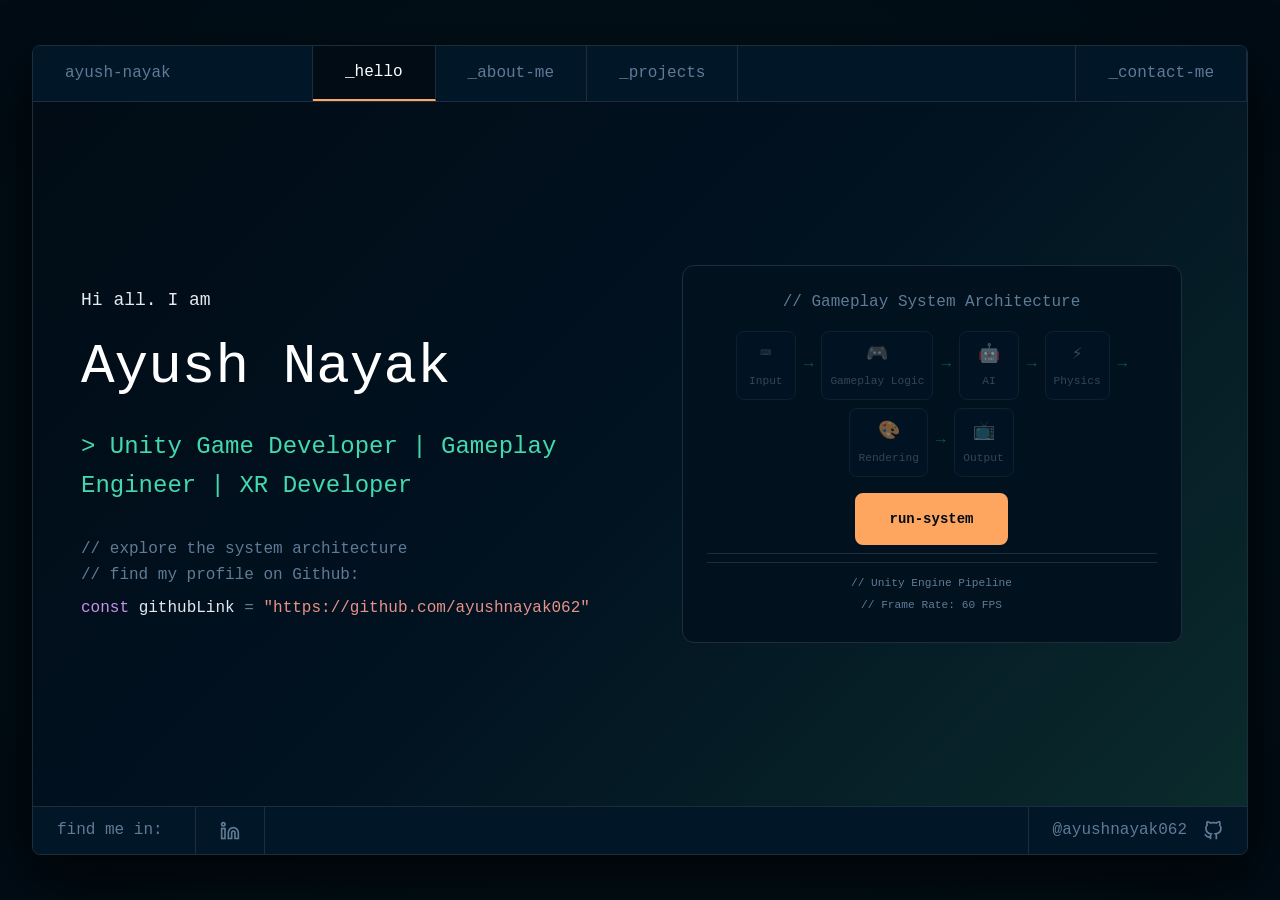
==== commit d4e5bb53: "Implement mobile navigation panel and responsive updates Added a mobile navigation panel with hambur" ====
--- a/index.html
+++ b/index.html
@@ -22,8 +22,10 @@
             <a href="pages/about.html" class="nav-link">_about-me</a>
             <a href="pages/projects.html" class="nav-link">_projects</a>
           </div>
+
           <div class="nav-right">
             <a href="pages/contact.html" class="nav-link">_contact-me</a>
+            <button class="mobile-menu-btn" aria-label="Open menu">☰</button>
           </div>
         </nav>
 
--- a/css/variables.css
+++ b/css/variables.css
@@ -49,6 +49,11 @@
   --radius-sm: 0.5rem;
   --radius-md: 0.75rem;
 
+  :root {
+    --nav-height: 56px;
+    --footer-height: 56px;
+  }
+
   /* Transitions */
   --transition: all 0.3s ease;
 }
--- a/css/layout.css
+++ b/css/layout.css
@@ -81,45 +81,68 @@
 }
 
 /* Footer */
+/* Restructured footer for single continuous terminal bar */
 .main-footer {
   display: flex;
   justify-content: space-between;
-  align-items: center;
+  align-items: stretch;
   background: var(--bg-tertiary);
-  border-top: 2px solid var(--border-color);
-  height: 50px;
+  border-top: 1px solid var(--border-color);
+  height: 48px;
+  padding: 0;
+  flex-shrink: 0;
+}
+
+.footer-left {
+  display: flex;
+  align-items: stretch;
+  height: 100%;
+  padding-left: var(--spacing-md);
+  border-right: 1px solid var(--border-color);
+}
+
+.footer-text {
+  color: var(--text-primary);
+  margin-right: var(--spacing-sm);
+  padding-right: var(--spacing-sm);
+  display: flex;
+  align-items: center;
+}
+
+/* Added full-height border on left side of icon to create continuous vertical line */
+.footer-icon {
+  display: flex;
+  align-items: center;
+  justify-content: center;
+  height: 100%;
   padding: 0 var(--spacing-md);
-  flex-shrink: 0;
-}
-
-.footer-left {
+  border-left: 1px solid var(--border-color);
+  color: var(--text-primary);
+  transition: var(--transition);
+}
+
+.footer-icon:hover {
+  color: var(--text-white);
+  background: var(--bg-secondary);
+}
+
+/* Removed footer-right wrapper to prevent extra divider after GitHub username */
+/* Added border-left directly to footer-github, no border-right */
+.footer-github {
   display: flex;
   align-items: center;
   gap: var(--spacing-sm);
-}
-
-.footer-text {
-  color: var(--text-primary);
-  margin-right: var(--spacing-sm);
-}
-
-.footer-icon,
-.footer-github {
-  display: flex;
-  align-items: center;
-  gap: var(--spacing-xs);
-  padding: var(--spacing-xs) var(--spacing-sm);
+  height: 100%;
+  padding: 0 var(--spacing-md);
   border-left: 1px solid var(--border-color);
   color: var(--text-primary);
-}
-
-.footer-icon:hover,
+  transition: var(--transition);
+  margin-left: auto;
+}
+
 .footer-github:hover {
   color: var(--text-white);
-}
-
-.footer-github {
-  border-right: 1px solid var(--border-color);
+  background: var(--bg-secondary);
 }
 
 /* Hero Page */
@@ -127,10 +150,52 @@
   display: flex;
   align-items: center;
   justify-content: center;
-  background: linear-gradient(135deg, var(--bg-primary) 0%, var(--bg-secondary) 50%, rgba(67, 217, 173, 0.15) 100%);
+  background: linear-gradient(
+    135deg,
+    var(--bg-primary) 0%,
+    var(--bg-secondary) 50%,
+    rgba(67, 217, 173, 0.15) 100%
+  );
   padding: var(--spacing-xl);
   overflow: hidden;
   height: 100%;
+}
+/* Utility */
+.hidden {
+  display: none;
+}
+
+/* ================================
+   Mobile navigation panel
+   (replaces <main> on mobile)
+   ================================ */
+
+.mobile-nav-panel {
+  display: none;
+  flex: 1;
+  background: var(--bg-primary);
+  overflow-y: auto;
+}
+
+.mobile-nav-panel.open {
+  display: flex;
+  flex-direction: column;
+}
+
+.mobile-nav-title {
+  padding: 1.25rem 1.5rem;
+  font-family: var(--font-mono);
+  color: var(--text-muted);
+  border-bottom: 1px solid var(--border-color);
+}
+
+.mobile-nav-panel .nav-link {
+  width: 100%;
+  padding: 1.5rem;
+  justify-content: flex-start;
+  border-right: none;
+  border-bottom: 1px solid var(--border-color);
+  font-size: 1rem;
 }
 
 .hero-content {
@@ -185,8 +250,9 @@
   overflow-y: auto;
 }
 
+/* Remove bottom border from sidebar sections to prevent overlapping lines */
 .sidebar-section {
-  border-bottom: 1px solid var(--border-color);
+  border-bottom: none;
 }
 
 .section-toggle {
@@ -198,23 +264,71 @@
   color: var(--text-white);
   text-align: left;
   background: var(--bg-tertiary);
+  /* Add bottom border to toggle button */
+  border-bottom: 1px solid var(--border-color);
 }
 
 .section-toggle:hover {
   background: var(--bg-secondary);
 }
 
+/* Added nested folder toggle styles */
+.section-toggle.nested {
+  width: auto;
+  padding: 0;
+  background: none;
+}
+
+.section-toggle.nested:hover {
+  background: none;
+}
+
+/* Fixed toggle-icon dimensions to prevent size changes */
 .toggle-icon {
   font-size: 0.75rem;
+  display: inline-block;
+  width: 12px;
+  height: 12px;
+  line-height: 12px;
+  text-align: center;
+  transition: transform 0.2s ease;
+  flex-shrink: 0;
+}
+
+/* Rotate icon on toggle without changing size */
+.section-toggle.active .toggle-icon {
+  transform: rotate(0deg);
+}
+
+.section-toggle:not(.active) .toggle-icon {
+  transform: rotate(-90deg);
 }
 
 .section-content {
   display: none;
   padding: var(--spacing-sm);
+  /* Add bottom border when content is visible */
+  border-bottom: 1px solid var(--border-color);
 }
 
 .section-content.active {
   display: block;
+}
+
+/* Added nested folder styles */
+.nested-folder {
+  display: flex;
+  align-items: center;
+  gap: var(--spacing-xs);
+  padding: var(--spacing-xs);
+}
+
+.nested-content {
+  padding: 0 0 0 var(--spacing-lg);
+}
+
+.nested-item {
+  padding-left: var(--spacing-md);
 }
 
 .folder-item {
@@ -254,10 +368,13 @@
   flex-direction: column;
 }
 
+/* Active tab bar extends full width and matches button height */
 .tab-bar {
   display: flex;
   border-bottom: 1px solid var(--border-color);
   background: var(--bg-tertiary);
+  height: 42px;
+  flex-shrink: 0;
 }
 
 .tab {
@@ -267,10 +384,14 @@
   padding: var(--spacing-sm) var(--spacing-md);
   border-right: 1px solid var(--border-color);
   color: var(--text-primary);
+  height: 100%;
 }
 
 .tab.active {
   color: var(--text-white);
+  background: var(--bg-secondary);
+  /* Active tab extends to fill available space */
+  flex: 1;
 }
 
 .tab-close {
@@ -316,70 +437,62 @@
   line-height: 1.5rem;
 }
 
-/* Snippets Panel */
+/* Gameplay Systems Panel replaces code snippets */
 .snippets-panel {
-  width: 450px;
+  width: 600px;
   background: var(--bg-secondary);
   padding: var(--spacing-md);
   overflow-y: auto;
+  border-left: 2px solid var(--border-color);
 }
 
 .snippets-header {
   margin-bottom: var(--spacing-md);
 }
 
-.snippet-card {
+/* Terminal-style gameplay systems display */
+.gameplay-systems {
+  display: flex;
+  flex-direction: column;
+  gap: var(--spacing-lg);
+}
+
+.system-category {
   background: var(--bg-code);
   border: 1px solid var(--border-color);
-  border-radius: var(--radius-md);
+  border-radius: var(--radius-sm);
   padding: var(--spacing-md);
-  margin-bottom: var(--spacing-md);
-}
-
-.snippet-header {
-  display: flex;
-  align-items: center;
-  gap: var(--spacing-sm);
-  margin-bottom: var(--spacing-md);
-}
-
-.user-avatar {
-  width: 40px;
-  height: 40px;
-  border-radius: 50%;
-}
-
-.snippet-info {
-  flex: 1;
-}
-
-.username {
+}
+
+.category-title {
   color: var(--accent-cyan);
-  display: block;
   font-size: 0.875rem;
-}
-
-.snippet-date {
-  color: var(--text-primary);
-  font-size: 0.75rem;
-}
-
-.snippet-stats {
-  display: flex;
-  gap: var(--spacing-sm);
-  font-size: 0.75rem;
-}
-
-.snippet-code {
-  background: var(--bg-primary);
-  padding: var(--spacing-sm);
-  border-radius: var(--radius-sm);
-  overflow-x: auto;
-}
-
-.snippet-code pre {
+  font-weight: bold;
+  margin-bottom: var(--spacing-sm);
+  font-family: "Fira Code", monospace;
+}
+
+.system-list {
+  list-style: none;
+  padding: 0;
   margin: 0;
-  font-size: 0.875rem;
+}
+
+.system-list li {
+  color: var(--text-primary);
+  font-size: 0.8rem;
+  line-height: 1.6;
+  padding: 0.25rem 0;
+  padding-left: var(--spacing-sm);
+  position: relative;
+}
+
+.system-list li::before {
+  content: "→";
+  position: absolute;
+  left: 0;
+  color: var(--accent-cyan);
+  font-size: 0.7rem;
 }
 
 /* Projects Page */
--- a/css/terminal.css
+++ b/css/terminal.css
@@ -1,4 +1,5 @@
 /* Replaced game styles with system architecture diagram styles */
+/* Reduced system section size and spacing */
 .system-section {
   flex: 1;
   display: flex;
@@ -12,14 +13,14 @@
   background: var(--bg-code);
   border: 1px solid var(--border-color);
   border-radius: var(--radius-md);
-  padding: var(--spacing-lg);
-  max-width: 600px;
+  padding: var(--spacing-md);
+  max-width: 500px;
   max-height: 100%;
   overflow-y: auto;
 }
 
 .system-title {
-  margin-bottom: var(--spacing-md);
+  margin-bottom: var(--spacing-sm);
   text-align: center;
 }
 
@@ -28,20 +29,20 @@
   flex-wrap: wrap;
   align-items: center;
   justify-content: center;
-  gap: var(--spacing-sm);
-  margin-bottom: var(--spacing-md);
+  gap: var(--spacing-xs);
+  margin-bottom: var(--spacing-sm);
 }
 
 .system-node {
   display: flex;
   flex-direction: column;
   align-items: center;
-  gap: var(--spacing-xs);
-  padding: var(--spacing-sm);
+  gap: 4px;
+  padding: var(--spacing-xs);
   background: var(--bg-tertiary);
   border: 1px solid var(--border-color);
   border-radius: var(--radius-sm);
-  min-width: 70px;
+  min-width: 60px;
   transition: all 0.4s ease;
   opacity: 0.5;
 }
@@ -55,18 +56,18 @@
 }
 
 .node-icon {
-  font-size: 1.25rem;
+  font-size: 1.125rem;
 }
 
 .node-label {
   color: var(--text-primary);
-  font-size: 0.75rem;
+  font-size: 0.7rem;
   text-align: center;
 }
 
 .flow-arrow {
   color: var(--accent-cyan);
-  font-size: 1.25rem;
+  font-size: 1rem;
   font-weight: bold;
   opacity: 0.3;
   transition: all 0.4s ease;
@@ -79,8 +80,8 @@
 /* Added controls section with run button */
 .system-controls {
   text-align: center;
-  margin-bottom: var(--spacing-sm);
-  padding-bottom: var(--spacing-sm);
+  margin-bottom: var(--spacing-xs);
+  padding-bottom: var(--spacing-xs);
   border-bottom: 1px solid var(--border-color);
 }
 
@@ -118,13 +119,56 @@
 
 .system-info {
   text-align: center;
-  padding-top: var(--spacing-sm);
+  padding-top: var(--spacing-xs);
   border-top: 1px solid var(--border-color);
 }
 
 .system-info .comment {
   margin: 0.25rem 0;
+  font-size: 0.7rem;
+}
+
+/* Skills section styling within personal-info dropdown */
+.skills-section {
+  padding: var(--spacing-sm) 0;
+}
+
+.skills-category {
+  margin-bottom: var(--spacing-md);
+}
+
+.skills-category:last-child {
+  margin-bottom: 0;
+}
+
+.skills-title {
+  color: var(--accent-cyan);
   font-size: 0.75rem;
+  font-weight: bold;
+  margin-bottom: var(--spacing-xs);
+  padding-left: var(--spacing-sm);
+}
+
+.skills-list {
+  list-style: none;
+  padding: 0;
+  margin: 0;
+  padding-left: var(--spacing-md);
+}
+
+.skills-list li {
+  color: var(--text-primary);
+  font-size: 0.75rem;
+  line-height: 1.5;
+  padding: 0.15rem 0;
+  position: relative;
+}
+
+.skills-list li::before {
+  content: "-";
+  position: absolute;
+  left: -0.75rem;
+  color: var(--text-secondary);
 }
 
 /* Typing animation */
@@ -143,3 +187,24 @@
   content: "|";
   animation: blink 1s infinite;
 }
+
+/* Contact links styling */
+.contact-link {
+  color: var(--text-secondary);
+  text-decoration: none;
+  transition: color 0.2s ease;
+}
+
+.contact-link:hover {
+  color: var(--accent-cyan);
+  text-decoration: underline;
+}
+
+/* Ensure consistent icon styling across sections */
+.folder-icon,
+.contact-icon {
+  font-size: 1rem;
+  width: 20px;
+  text-align: center;
+  flex-shrink: 0;
+}
--- a/css/responsive.css
+++ b/css/responsive.css
@@ -1,24 +1,21 @@
-/* Updated responsive behavior for global app window system */
-@media (max-width: 1024px) {
-  /* Allow viewport to adapt on smaller screens */
-  .viewport {
-    padding: 1rem;
+/* =====================================================
+   RESPONSIVE SYSTEM
+   Desktop-first — desktop remains unchanged
+   ===================================================== */
+
+/* -----------------------------------------------------
+   Large tablets & small laptops
+   (Below 1280px)
+   ----------------------------------------------------- */
+@media (max-width: 1279px) {
+  .app-window {
+    max-width: 100%;
+    height: auto;
+    max-height: none;
   }
 
-  /* Allow natural height on tablets and mobile */
-  .app-window {
-    aspect-ratio: auto;
-    max-height: none;
-    height: auto;
-    min-height: 100vh;
-  }
-
-  .hero-content {
+  main {
     flex-direction: column;
-  }
-
-  .system-section {
-    width: 100%;
   }
 
   .about-container,
@@ -41,86 +38,152 @@
   }
 
   .projects-grid {
-    grid-template-columns: repeat(auto-fill, minmax(250px, 1fr));
-  }
-
-  /* Reset nav-name width on smaller screens */
-  .nav-name {
-    width: auto;
+    grid-template-columns: repeat(auto-fill, minmax(260px, 1fr));
   }
 }
 
-@media (max-width: 768px) {
-  /* Mobile uses full width */
+/* -----------------------------------------------------
+   Tablets & mobile
+   (Below 768px)
+   ----------------------------------------------------- */
+@media (max-width: 767px) {
   .viewport {
     padding: 0;
   }
 
   .app-window {
+    min-height: 100vh;
     border-radius: 0;
     border-left: none;
     border-right: none;
   }
 
-  .nav-link {
-    font-size: 0.875rem;
-    padding: 0 1rem;
+  /* ================================
+     NAVIGATION (MOBILE MODE)
+     ================================ */
+
+  /* Hide ALL nav links (including contact) */
+  .main-nav .nav-link {
+    display: none !important;
+  }
+
+  /* Show hamburger */
+  .mobile-menu-btn {
+    display: flex !important;
+    font-family: var(--font-mono);
+    font-size: 1.5rem;
+    padding: 0 1.25rem;
+    color: var(--text-primary);
+    border-left: 1px solid var(--border-color);
+    background: none;
+    align-items: center;
+  }
+
+  .mobile-menu-btn:hover {
+    background: var(--bg-secondary);
+    color: var(--text-white);
+  }
+
+  .main-nav {
+    flex-wrap: nowrap;
+    height: auto;
+  }
+
+  .nav-left,
+  .nav-right {
+    flex-wrap: nowrap;
+  }
+
+  /* ================================
+     PREVENT CLIPPING
+     ================================ */
+
+  main {
+    overflow-y: auto;
+  }
+
+  .editor-panel,
+  .snippets-panel,
+  .projects-content,
+  .form-panel {
+    height: auto;
+    min-height: auto;
+  }
+
+  .code-editor,
+  .code-display {
+    overflow-x: auto;
+  }
+
+  /* ================================
+     HERO
+     ================================ */
+
+  .hero-content {
+    flex-direction: column;
+    gap: var(--spacing-lg);
+  }
+
+  .hero-container {
+    padding: var(--spacing-md);
   }
 
   .hero-title {
     font-size: 2rem;
+    line-height: 1.2;
   }
 
   .hero-subtitle {
     font-size: 1rem;
   }
 
-  .hero-container {
-    padding: var(--spacing-md);
+  .editor-content {
+    flex-direction: column;
+  }
+
+  .line-numbers {
+    display: none;
   }
 
   .projects-grid {
     grid-template-columns: 1fr;
   }
 
-  .footer-left,
-  .footer-right {
-    font-size: 0.875rem;
-  }
-
-  .footer-text {
-    display: none;
-  }
-
-  .system-flow {
-    gap: var(--spacing-sm);
-  }
-
-  .system-node {
-    min-width: 60px;
-    padding: var(--spacing-sm);
+  /* Footer stays unchanged (as you wanted) */
+  .footer-icon,
+  .footer-github {
+    padding: 0 1rem;
   }
 }
 
+/* -----------------------------------------------------
+   Small phones
+   (Below 480px)
+   ----------------------------------------------------- */
 @media (max-width: 480px) {
-  .main-nav {
-    height: auto;
+  .hero-title {
+    font-size: 1.6rem;
   }
 
-  .nav-left {
-    flex-wrap: wrap;
+  .hero-subtitle {
+    font-size: 0.9rem;
   }
 
-  .nav-link {
-    padding: var(--spacing-sm) var(--spacing-md);
-    font-size: 0.75rem;
+  .project-description {
+    font-size: 0.8rem;
   }
 
-  .hero-title {
-    font-size: 1.5rem;
-  }
-
-  .system-container {
-    padding: var(--spacing-md);
+  .code-editor pre,
+  .code-display pre {
+    font-size: 0.8rem;
   }
 }
+
+/* -----------------------------------------------------
+   GLOBAL SAFETY
+   ----------------------------------------------------- */
+
+/* Hide hamburger on desktop */
+.mobile-menu-btn {
+  display: none;
+}
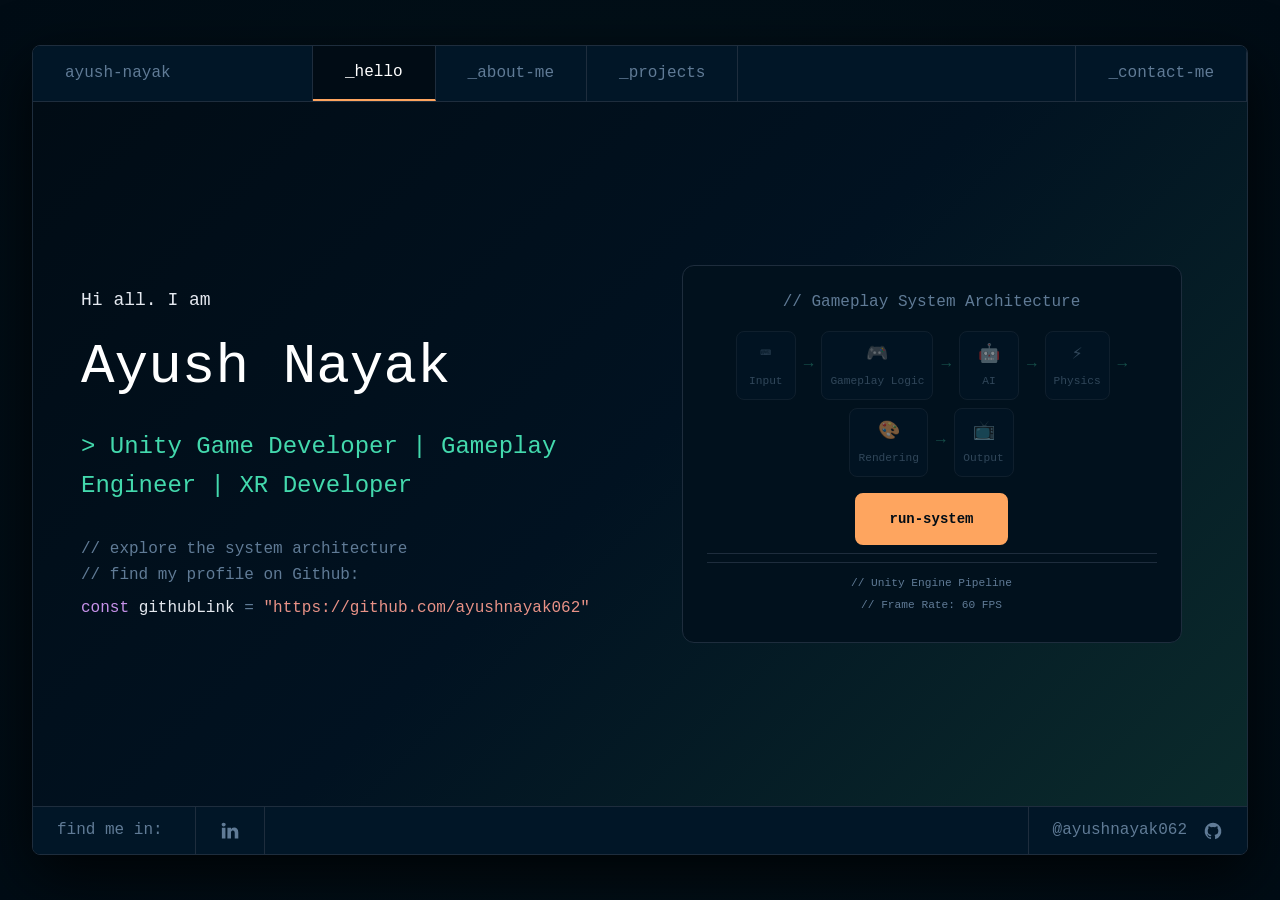
==== commit a13ec14c: "Improve sidebar and footer responsiveness and accessibility Refactored sidebar toggle logic for mobi" ====
--- a/index.html
+++ b/index.html
@@ -131,18 +131,16 @@
               aria-label="LinkedIn"
             >
               <svg
+                viewBox="-2 -2 24 24"
                 width="20"
                 height="20"
-                viewBox="0 0 24 24"
-                fill="none"
-                stroke="currentColor"
-                stroke-width="2"
+                fill="currentColor"
+                xmlns="http://www.w3.org/2000/svg"
+                aria-hidden="true"
               >
                 <path
-                  d="M16 8a6 6 0 0 1 6 6v7h-4v-7a2 2 0 0 0-2-2 2 2 0 0 0-2 2v7h-4v-7a6 6 0 0 1 6-6z"
-                ></path>
-                <rect x="2" y="9" width="4" height="12"></rect>
-                <circle cx="4" cy="4" r="2"></circle>
+                  d="M19.959 11.719v7.379h-4.278v-6.885c0-1.73-.619-2.91-2.167-2.91-1.182 0-1.886.796-2.195 1.565-.113.275-.142.658-.142 1.043v7.187h-4.28s.058-11.66 0-12.869h4.28v1.824l-.028.042h.028v-.042c.568-.875 1.583-2.126 3.856-2.126 2.815 0 4.926 1.84 4.926 5.792zM2.421.026C.958.026 0 .986 0 2.249c0 1.235.93 2.224 2.365 2.224h.028c1.493 0 2.42-.989 2.42-2.224C4.787.986 3.887.026 2.422.026zM.254 19.098h4.278V6.229H.254v12.869z"
+                />
               </svg>
             </a>
           </div>
@@ -151,19 +149,20 @@
               href="https://github.com/ayushnayak062"
               target="_blank"
               class="footer-github"
+              aria-label="GitHub"
             >
               <span>@ayushnayak062</span>
               <svg
                 width="20"
                 height="20"
                 viewBox="0 0 24 24"
-                fill="none"
-                stroke="currentColor"
-                stroke-width="2"
+                fill="currentColor"
+                xmlns="http://www.w3.org/2000/svg"
+                aria-hidden="true"
               >
                 <path
-                  d="M9 19c-5 1.5-5-2.5-7-3m14 6v-3.87a3.37 3.37 0 0 0-.94-2.61c3.14-.35 6.44-1.54 6.44-7A5.44 5.44 0 0 0 20 4.77 5.07 5.07 0 0 0 19.91 1S18.73.65 16 2.48a13.38 13.38 0 0 0-7 0C6.27.65 5.09 1 5.09 1A5.07 5.07 0 0 0 5 4.77a5.44 5.44 0 0 0-1.5 3.78c0 5.42 3.3 6.61 6.44 7A3.37 3.37 0 0 0 9 18.13V22"
-                ></path>
+                  d="M12,2.2467A10.00042,10.00042,0,0,0,8.83752,21.73419c.5.08752.6875-.21247.6875-.475,0-.23749-.01251-1.025-.01251-1.86249C7,19.85919,6.35,18.78423,6.15,18.22173A3.636,3.636,0,0,0,5.125,16.8092c-.35-.1875-.85-.65-.01251-.66248A2.00117,2.00117,0,0,1,6.65,17.17169a2.13742,2.13742,0,0,0,2.91248.825A2.10376,2.10376,0,0,1,10.2,16.65923c-2.225-.25-4.55-1.11254-4.55-4.9375a3.89187,3.89187,0,0,1,1.025-2.6875,3.59373,3.59373,0,0,1,.1-2.65s.83747-.26251,2.75,1.025a9.42747,9.42747,0,0,1,5,0c1.91248-1.3,2.75-1.025,2.75-1.025a3.59323,3.59323,0,0,1,.1,2.65,3.869,3.869,0,0,1,1.025,2.6875c0,3.83747-2.33752,4.6875-4.5625,4.9375a2.36814,2.36814,0,0,1,.675,1.85c0,1.33752-.01251,2.41248-.01251,2.75,0,.26251.1875.575.6875.475A10.0053,10.0053,0,0,0,12,2.2467Z"
+                />
               </svg>
             </a>
           </div>
--- a/css/layout.css
+++ b/css/layout.css
@@ -106,6 +106,8 @@
   margin-right: var(--spacing-sm);
   padding-right: var(--spacing-sm);
   display: flex;
+  white-space: nowrap;
+  flex-shrink: 1;
   align-items: center;
 }
 
@@ -162,7 +164,7 @@
 }
 /* Utility */
 .hidden {
-  display: none;
+  display: none !important;
 }
 
 /* ================================
@@ -247,7 +249,7 @@
   width: 280px;
   background: var(--bg-tertiary);
   border-right: 1px solid var(--border-color);
-  overflow-y: auto;
+  /* overflow-y: auto; */
 }
 
 /* Remove bottom border from sidebar sections to prevent overlapping lines */
@@ -436,13 +438,33 @@
   color: var(--text-comment);
   line-height: 1.5rem;
 }
+.sidebar,
+.snippets-panel,
+.editor-panel,
+.projects-content,
+.form-panel,
+.code-preview-panel {
+  overflow-y: visible;
+}
+/* --------------------------------
+   Comment line rendering (responsive-safe)
+   -------------------------------- */
+.comment-line {
+  display: block;
+  white-space: pre-wrap;
+  word-break: break-word;
+
+  /* Hanging indent so wrapped lines align after '*' */
+  padding-left: 2ch;
+  text-indent: -3ch;
+}
 
 /* Gameplay Systems Panel replaces code snippets */
 .snippets-panel {
   width: 600px;
   background: var(--bg-secondary);
   padding: var(--spacing-md);
-  overflow-y: auto;
+  /* overflow-y: auto; */
   border-left: 2px solid var(--border-color);
 }
 
@@ -504,7 +526,7 @@
 .projects-content {
   flex: 1;
   padding: var(--spacing-lg);
-  overflow-y: auto;
+  /* overflow-y: auto; */
 }
 
 .filter-tags {
--- a/css/responsive.css
+++ b/css/responsive.css
@@ -10,12 +10,13 @@
 @media (max-width: 1279px) {
   .app-window {
     max-width: 100%;
-    height: auto;
-    max-height: none;
+    /* height: auto;
+    max-height: none; */
   }
 
   main {
-    flex-direction: column;
+    /* flex-direction: column; */
+    overflow-y: auto;
   }
 
   .about-container,
@@ -44,9 +45,22 @@
 
 /* -----------------------------------------------------
    Tablets & mobile
-   (Below 768px)
-   ----------------------------------------------------- */
-@media (max-width: 767px) {
+   (Below 916px)
+   ----------------------------------------------------- */
+@media (max-width: 916px) {
+  /* --------------------------------
+     FIX CODE CONTENT SIDE SCROLL
+     -------------------------------- */
+  .code-editor pre,
+  .code-editor code {
+    white-space: pre-wrap;
+    word-break: break-word;
+    overflow-x: hidden;
+  }
+
+  /* --------------------------------
+     VIEWPORT / APP WINDOW
+     -------------------------------- */
   .viewport {
     padding: 0;
   }
@@ -62,7 +76,7 @@
      NAVIGATION (MOBILE MODE)
      ================================ */
 
-  /* Hide ALL nav links (including contact) */
+  /* Hide ALL nav links */
   .main-nav .nav-link {
     display: none !important;
   }
@@ -95,7 +109,7 @@
   }
 
   /* ================================
-     PREVENT CLIPPING
+     PREVENT CLIPPING / SCROLL LOCKS
      ================================ */
 
   main {
@@ -112,7 +126,7 @@
 
   .code-editor,
   .code-display {
-    overflow-x: auto;
+    overflow-x: hidden;
   }
 
   /* ================================
@@ -137,6 +151,10 @@
     font-size: 1rem;
   }
 
+  /* ================================
+     ABOUT PAGE
+     ================================ */
+
   .editor-content {
     flex-direction: column;
   }
@@ -145,15 +163,30 @@
     display: none;
   }
 
+  /* ================================
+     PROJECTS
+     ================================ */
+
   .projects-grid {
     grid-template-columns: 1fr;
   }
 
-  /* Footer stays unchanged (as you wanted) */
+  /* ================================
+     FOOTER
+     ================================ */
+
   .footer-icon,
   .footer-github {
     padding: 0 1rem;
   }
+  .footer-github span {
+    display: none;
+  }
+
+  .footer-github {
+    margin-left: auto; /* pushes it to the right */
+    padding: 0 1rem; /* keeps touch-friendly spacing */
+  }
 }
 
 /* -----------------------------------------------------
